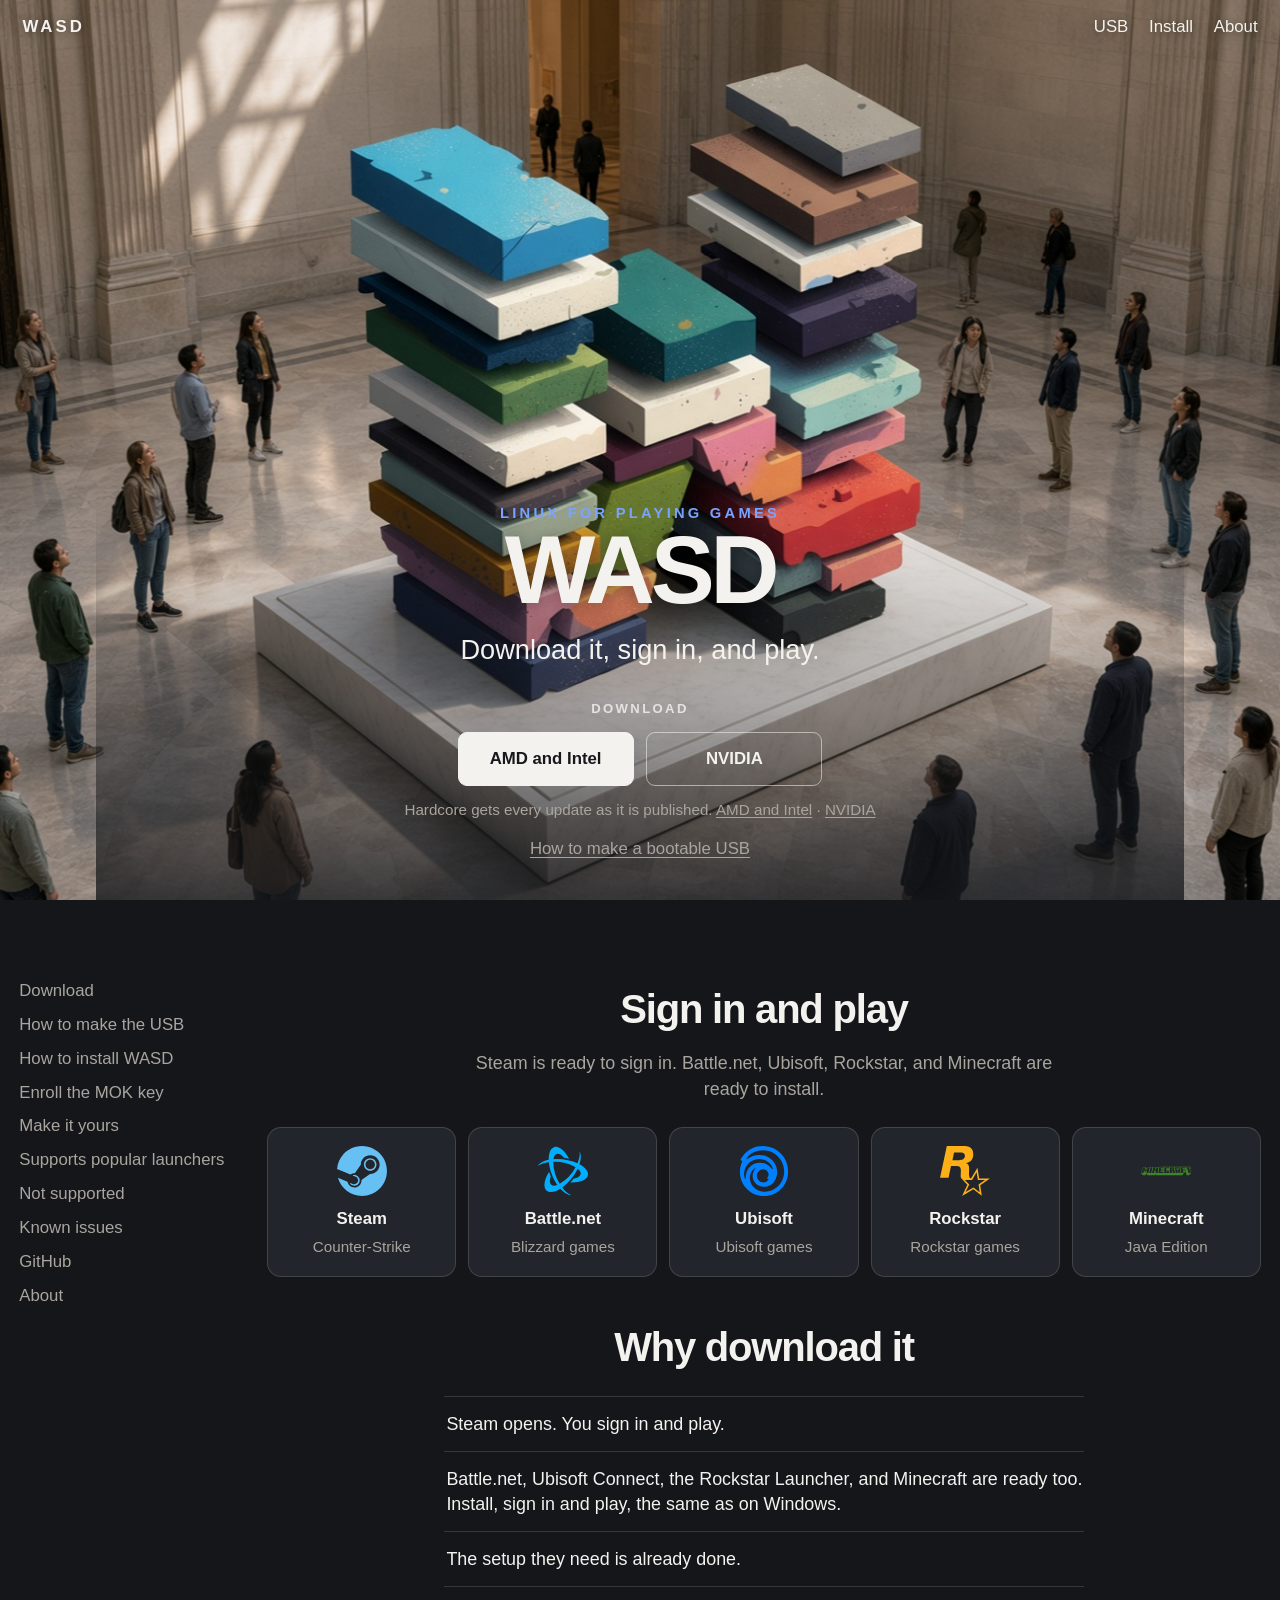
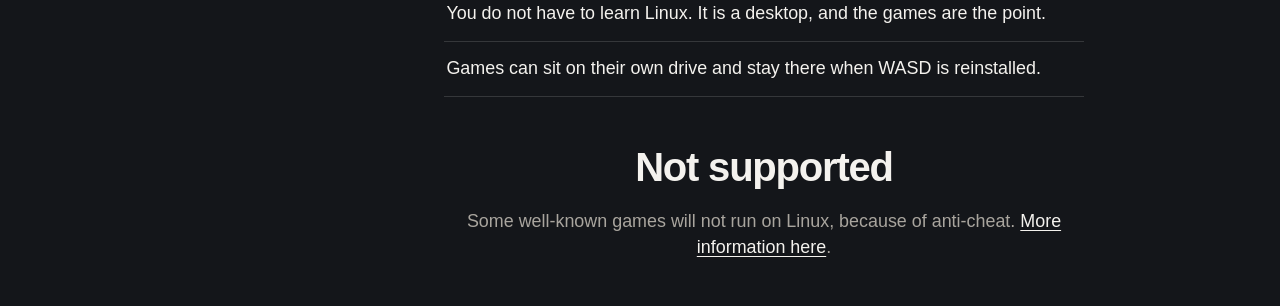
==== site/index.html @ 99d3cc20 "Ship the normal and hardcore downloads, and add the Star Citizen launcher." ====
<!DOCTYPE html>
<html lang="en">
<head>
  <meta charset="utf-8">
  <meta name="viewport" content="width=device-width, initial-scale=1">
  <title>WASD</title>
  <meta name="description" content="A Linux system for playing games. Steam, Battle.net, Ubisoft, Rockstar, and Minecraft are ready. Sign in and play, the same as on Windows.">
  <meta name="theme-color" content="#14161a">
  <link rel="icon" href="favicon.png" type="image/png">
  <link rel="stylesheet" href="styles.css?v=20261108-1">
  <meta property="og:title" content="WASD">
  <meta property="og:description" content="A Linux system for playing games. Steam, Battle.net, Ubisoft, Rockstar, and Minecraft are ready. Sign in and play, the same as on Windows.">
  <meta property="og:type" content="website">
  <meta property="og:url" content="https://wasd.run/">
  <meta property="og:image" content="https://wasd.run/wasd-museum.jpg">
</head>
<body class="home">
  <img class="museum" src="wasd-museum.jpg" alt="A giant W of stacked slabs on a pedestal in a museum entrance.">

  <header class="bar">
    <a class="bar-mark" href="/">WASD</a>
    <nav>
      <a href="/usb">USB</a>
      <a href="/apps">Install</a>
      <a href="/about">About</a>
    </nav>
  </header>

  <main>
    <section class="intro wrap">
      <p class="kicker">Linux for playing games</p>
      <h1>WASD</h1>
      <p class="deck">Download it, sign in, and play.</p>
      <p class="get-label">Download</p>
      <p class="get">
        <a href="https://downloads.wasd.run/WASD.iso">AMD and Intel</a>
        <a class="alt" href="https://downloads.wasd.run/WASD-nvidia.iso">NVIDIA</a>
      </p>
      <p class="channel">Hardcore gets every update as it is published.
        <a href="https://downloads.wasd.run/WASD-hardcore.iso">AMD and Intel</a>
        ·
        <a href="https://downloads.wasd.run/WASD-nvidia-hardcore.iso">NVIDIA</a>
      </p>
      <p class="usb-link"><a href="/usb">How to make a bootable USB</a></p>
    </section>

    <div class="sheet">
    <div class="rail-block">
    <nav class="home-rail" aria-label="Guides">
      <a href="https://wasd.run/">Download</a>
      <a href="/usb">How to make the USB</a>
      <a href="/apps">How to install WASD</a>
      <a href="/mok">Enroll the MOK key</a>
      <a href="/apps#wasd-look">Make it yours</a>
      <a href="/apps#launchers">Supports popular launchers</a>
      <a href="/anti-cheat">Not supported</a>
      <a href="/known-issues">Known issues</a>
      <a href="https://github.com/rowge/wasd">GitHub</a>
      <a href="/about">About</a>
    </nav>
    <div class="rail-copy">

    <section class="play wrap">
      <h2>Sign in and play</h2>
      <p class="section-lead">Steam is ready to sign in. Battle.net, Ubisoft, Rockstar, and Minecraft are ready to install.</p>
      <!-- Store marks are from Simple Icons, CC0. -->
      <ul class="logos">
        <li>
          <img src="images/steam.svg" alt="">
          <strong>Steam</strong>
          <span>Counter-Strike</span>
        </li>
        <li>
          <img src="images/battlenet.svg" alt="">
          <strong>Battle.net</strong>
          <span>Blizzard games</span>
        </li>
        <li>
          <img src="images/ubisoft.svg" alt="">
          <strong>Ubisoft</strong>
          <span>Ubisoft games</span>
        </li>
        <li>
          <img src="images/rockstar.svg" alt="">
          <strong>Rockstar</strong>
          <span>Rockstar games</span>
        </li>
        <li>
          <img src="images/minecraft.svg" alt="">
          <strong>Minecraft</strong>
          <span>Java Edition</span>
        </li>
      </ul>
    </section>

    <section class="why wrap">
      <h2>Why download it</h2>
      <ul class="points">
        <li>Steam opens. You sign in and play.</li>
        <li>Battle.net, Ubisoft Connect, the Rockstar Launcher, and Minecraft are ready too. Install, sign in and play, the same as on Windows.</li>
        <li>The setup they need is already done.</li>
        <li>You do not have to learn Linux. It is a desktop, and the games are the point.</li>
        <li>Games can sit on their own drive and stay there when WASD is reinstalled.</li>
      </ul>
    </section>

    <section class="why wrap" id="not-supported">
      <h2>Not supported</h2>
      <p class="section-lead">Some well-known games will not run on Linux, because of anti-cheat. <a href="/anti-cheat">More information here</a>.</p>
    </section>
    </div>
    </div>
    </div>
  </main>
</body>
</html>
---- site/styles.css ----
:root {
  color-scheme: dark;
  --ink: #f4f2ee;
  --muted: #a9a59e;
  --line: rgba(255, 255, 255, 0.14);
  --card: #22252b;
  --accent: #7aa2ff;
  --button: #f4f2ee;
  --button-ink: #16181c;
}

* { box-sizing: border-box; }

html, body { margin: 0; }

body {
  min-height: 100vh;
  min-height: 100dvh;
  display: flex;
  flex-direction: column;
  color: var(--ink);
  background: #14161a;
  font-family: "Segoe UI", "Helvetica Neue", sans-serif;
  font-size: 1.05rem;
  line-height: 1.45;
}

body:not(.guide) {
  height: 100vh;
  height: 100dvh;
}

.hero {
  flex: 0 1 auto;
  /* Leave the title, the two links, and About inside the first screen. */
  height: min(64vh, 56.25vw, max(6rem, calc(100dvh - 28rem)));
  min-height: 0;
  overflow: hidden;
  background: #14161a;
}

.wood {
  display: block;
  width: 100%;
  height: 100%;
  object-fit: cover;
  object-position: center center;
}

main {
  width: min(40rem, calc(100% - 2.4rem));
  margin: 0 auto;
  padding: 1.6rem 0 0;
  text-align: center;
}

.eyebrow {
  margin: 0;
  letter-spacing: 0.28em;
  font-size: 0.95rem;
}

h1 {
  margin: 0.35rem 0 0;
  font-size: 2.15rem;
  font-weight: 650;
  letter-spacing: -0.03em;
  line-height: 1.1;
}

.downloads {
  display: flex;
  justify-content: center;
  gap: 2.2rem;
  margin: 1.15rem 0 0;
  font-size: 1.15rem;
}

.usb,
.apps,
.about {
  margin: 0;
  text-align: center;
}

.usb { margin-top: 1.35rem; }

.apps { margin-top: 3rem; }

.about {
  width: max-content;
  max-width: calc(100% - 2.4rem);
  margin-top: auto;
  margin-left: auto;
  margin-right: auto;
  padding: 1.5rem 0 1.35rem;
  text-align: center;
}

a {
  color: var(--ink);
  text-underline-offset: 0.18em;
}

a:hover { color: #ffffff; }

a:focus-visible {
  outline: 2px solid var(--accent);
  outline-offset: 3px;
}

body.guide main {
  text-align: left;
  width: min(40rem, calc(100% - 2.4rem));
  padding-bottom: 2.4rem;
}

body.guide h2,
body.guide h3 {
  font-weight: 650;
  letter-spacing: -0.02em;
}

body.guide h2 {
  margin: 1.6rem 0 0;
  font-size: 1.35rem;
}

body.guide h2.help {
  font-size: 2.15rem;
  letter-spacing: -0.03em;
  line-height: 1.1;
}

body.guide h3 {
  margin: 1rem 0 0;
  font-size: 1.1rem;
}

body.guide p { margin: 0.55rem 0 0; }

body.guide ul.missing,
body.guide ul.works {
  margin: 0.85rem 0 0;
  padding: 0 0 0 1.2rem;
}

body.guide ul.missing li,
body.guide ul.works li {
  margin: 0.45rem 0 0;
  padding: 0;
}

body.guide .back {
  margin: 0 0 1.2rem;
  letter-spacing: 0.28em;
}

body.guide .checks {
  display: flex;
  flex-wrap: wrap;
  gap: 0.4rem 1.4rem;
}

body.guide pre,
body.guide code {
  font-family: ui-monospace, "Cascadia Mono", "Segoe UI Mono", monospace;
  font-size: 0.92rem;
}

.boot {
  font-family: "Cascadia Mono", "Cascadia Code", "Segoe UI Mono", "DejaVu Sans Mono", "Liberation Mono", ui-monospace, monospace;
  font-style: normal;
  font-weight: 500;
  font-size: 0.92em;
  letter-spacing: 0;
  white-space: nowrap;
  color: var(--ink);
  background: var(--card);
  border: 1px solid var(--line);
  border-radius: 0.45rem;
  padding: 0.04em 0.38em;
}

.app {
  font-style: normal;
  font-weight: 650;
  letter-spacing: 0;
  white-space: nowrap;
  color: var(--accent);
}

a:hover .app,
a:focus-visible .app {
  color: #ffffff;
}

.btn {
  display: inline-block;
  max-width: 100%;
  box-sizing: border-box;
  font-family: "Segoe UI", "Helvetica Neue", "Liberation Sans", sans-serif;
  font-style: normal;
  font-weight: 700;
  font-size: 0.86em;
  letter-spacing: 0;
  line-height: 1.2;
  white-space: nowrap;
  text-align: center;
  vertical-align: middle;
  color: var(--button-ink);
  background: var(--button);
  border: 1px solid var(--button);
  border-radius: 9px;
  padding: 0.42em 0.9em;
}

.btn.alt {
  font-weight: 600;
  color: var(--ink);
  background: transparent;
  border-color: rgba(244, 242, 238, 0.55);
}

.btn.line {
  font-weight: 500;
  font-size: 0.82em;
  color: var(--ink);
  background: transparent;
  border-color: rgba(244, 242, 238, 0.45);
  padding: 0.28em 0.7em;
}

.btn.text {
  font-weight: 500;
  color: var(--muted);
  background: transparent;
  border-color: transparent;
  padding: 0.12em 0.28em;
}

.withicon {
  white-space: nowrap;
}

.withicon img {
  height: 1.55em;
  width: 1.55em;
  object-fit: contain;
  vertical-align: -0.35em;
  margin-right: 0.28em;
}

body.guide pre {
  margin: 0.6rem 0 0;
  padding: 0.7rem 0.85rem;
  overflow-x: auto;
  color: var(--ink);
  background: var(--card);
  border: 1px solid var(--line);
  border-radius: 10px;
}

body.guide.shots .sheet {
  display: flex;
  align-items: flex-start;
  gap: 2.2rem;
  width: min(76rem, calc(100% - 2.4rem));
  margin: 0 auto;
  padding: 1.2rem 0 2.4rem;
}

body.guide.shots main {
  width: auto;
  flex: 1 1 auto;
  min-width: 0;
  margin: 0;
  padding-bottom: 0;
}

.toc {
  position: sticky;
  top: 1rem;
  flex: 0 0 13.5rem;
}

.toc p {
  margin: 0;
  letter-spacing: 0.16em;
  font-size: 0.82rem;
}

.toc a {
  display: block;
  margin-top: 0.42rem;
  color: var(--muted);
  text-decoration: none;
}

.toc a.home {
  margin: 0 0 0.9rem;
  color: var(--ink);
  letter-spacing: 0.28em;
  font-size: 0.95rem;
}

.toc a.sub { margin-left: 0.95rem; }

.toc a:hover { color: #ffffff; }

.notice {
  margin: 1.15rem 0 0;
  padding: 0.9rem 1rem;
  background: var(--card);
  border: 1px solid var(--line);
  border-radius: 14px;
}

.notice p { margin: 0; }

.notice p + p { margin-top: 0.7rem; }

body.guide.shots h2 {
  margin: 1.45rem 0 0;
  padding-top: 1.45rem;
  border-top: 1px solid var(--line);
  font-size: 1.9rem;
}

body.guide.shots h3 {
  margin: 1.35rem 0 0;
  font-size: 1.45rem;
}

body.guide h2,
body.guide h3 { scroll-margin-top: 1rem; }

@media (max-width: 800px) {
  body.guide.shots .sheet {
    flex-direction: column;
    gap: 0.2rem;
  }

  .toc {
    position: static;
    flex-basis: auto;
    width: 100%;
  }
}

body.guide figure { margin: 0.9rem 0 0; }

body.guide figure > img {
  display: block;
  width: 100%;
  height: auto;
  background: var(--card);
  border: 1px solid var(--line);
  border-radius: 10px;
}

body.guide figcaption {
  margin-top: 0.4rem;
  color: var(--muted);
  font-size: 0.92rem;
}

@media (max-width: 640px) {
  .hero { height: min(46vh, 70vw, max(6rem, calc(100dvh - 28rem))); }
  h1,
  body.guide h2.help { font-size: 1.7rem; }
  .downloads { gap: 1.2rem; }
  .btn.wide { white-space: normal; }
}

body.home {
  height: auto;
  display: block;
  background: #14161a;
}

.home .museum {
  position: fixed;
  inset: 0;
  z-index: 0;
  width: 100%;
  height: 100dvh;
  object-fit: cover;
  object-position: center center;
  pointer-events: none;
}

.home .bar {
  position: absolute;
  top: 0;
  left: 0;
  right: 0;
  z-index: 2;
  display: flex;
  align-items: center;
  justify-content: space-between;
  gap: 1rem;
  padding: 0.95rem 1.4rem;
  background: transparent;
}

.home .bar-mark {
  color: var(--ink);
  font-weight: 750;
  letter-spacing: 0.18em;
  text-decoration: none;
  text-shadow: 0 1px 10px rgba(0, 0, 0, 0.45);
}

.home .bar nav {
  display: flex;
  gap: 1.3rem;
}

.home .bar nav a {
  color: var(--ink);
  text-decoration: none;
  text-shadow: 0 1px 10px rgba(0, 0, 0, 0.45);
}

.home .bar nav a:hover { color: #ffffff; }

.home main {
  width: auto;
  margin: 0;
  padding: 0;
  text-align: left;
}

.home .wrap {
  width: min(68rem, calc(100% - 2.4rem));
  margin: 0 auto;
}

.home .intro {
  position: relative;
  z-index: 1;
  display: flex;
  flex-direction: column;
  justify-content: flex-end;
  min-height: 100dvh;
  padding: 5.5rem 0 2.4rem;
  text-align: center;
  background: linear-gradient(to top, rgba(20, 22, 26, 0.78) 0%, rgba(20, 22, 26, 0.28) 22%, rgba(20, 22, 26, 0) 46%);
}

.home .kicker {
  margin: 0;
  color: var(--accent);
  font-size: 0.92rem;
  font-weight: 650;
  letter-spacing: 0.22em;
  text-transform: uppercase;
}

.home h1 {
  margin: 0.2rem 0 0;
  font-size: clamp(3.4rem, 8vw, 6rem);
  font-weight: 750;
  letter-spacing: -0.045em;
  line-height: 0.9;
  text-shadow: 0 2px 18px rgba(0, 0, 0, 0.35);
}

.home .deck {
  margin: 1.15rem 0 0;
  font-size: clamp(1.25rem, 2.4vw, 1.7rem);
  line-height: 1.3;
}

.home .get-label {
  margin: 2rem 0 0;
  color: rgba(244, 242, 238, 0.82);
  font-size: 0.82rem;
  font-weight: 650;
  letter-spacing: 0.18em;
  text-transform: uppercase;
}

.home .get {
  display: flex;
  flex-wrap: wrap;
  justify-content: center;
  gap: 0.8rem;
  margin: 0.85rem 0 0;
}

.home .get a {
  display: inline-block;
  min-width: 11rem;
  padding: 0.85rem 1.25rem;
  color: var(--button-ink);
  background: var(--button);
  border: 1px solid var(--button);
  border-radius: 9px;
  font-size: 1.05rem;
  font-weight: 750;
  text-align: center;
  text-decoration: none;
}

.home .get a.alt {
  color: var(--ink);
  background: transparent;
  border-color: rgba(244, 242, 238, 0.55);
}

.home .get a:hover { color: var(--button-ink); background: #ffffff; }

.home .get a.alt:hover {
  color: #16181c;
  background: #ffffff;
  border-color: #ffffff;
}

.home .channel {
  margin: 0.85rem auto 0;
  max-width: 36rem;
  color: var(--muted);
  font-size: 0.95rem;
  line-height: 1.45;
}

.home .channel a {
  color: var(--muted);
  text-decoration: underline;
  text-underline-offset: 0.15em;
}

.home .channel a:hover { color: #ffffff; }

.home .usb-link {
  margin: 1rem 0 0;
}

.home .usb-link a { color: var(--muted); }

.home .usb-link a:hover { color: #ffffff; }

.home .sheet {
  position: relative;
  z-index: 1;
  background: #14161a;
  padding: 2.6rem 0;
}

.home .rail-block {
  display: grid;
  grid-template-columns: 13.5rem minmax(0, 68rem);
  column-gap: 2rem;
  align-items: start;
  justify-content: center;
  width: min(86rem, calc(100% - 2.4rem));
  margin: 0 auto;
}

.home .rail-copy { min-width: 0; }

.home .rail-copy .wrap {
  width: auto;
  margin: 0;
}

.home .rail-copy .why {
  width: min(40rem, 100%);
  margin-left: auto;
  margin-right: auto;
}

.home .home-rail {
  position: sticky;
  top: 1rem;
  padding-top: 2.4rem;
}

.home .home-rail a {
  display: block;
  margin: 0 0 0.7rem;
  color: var(--muted);
  text-decoration: none;
  line-height: 1.35;
}

.home .home-rail a:hover { color: #ffffff; }

.home section.play,
.home section.why {
  padding: 2.4rem 0 0.2rem;
}

.home h2 {
  margin: 0;
  font-size: clamp(1.8rem, 4vw, 2.5rem);
  font-weight: 750;
  letter-spacing: -0.03em;
  text-align: center;
}

.home .section-lead {
  width: min(38rem, 100%);
  margin: 0.8rem auto 0;
  color: var(--muted);
  font-size: 1.12rem;
  text-align: center;
}

.home .logos {
  display: grid;
  grid-template-columns: repeat(5, minmax(0, 1fr));
  gap: 0.75rem;
  margin: 1.5rem 0 0;
  padding: 0;
  list-style: none;
}

.home .logos li {
  display: flex;
  flex-direction: column;
  align-items: center;
  gap: 0.35rem;
  min-height: 100%;
  margin: 0;
  padding: 1.15rem 0.75rem 1.15rem;
  background: var(--card);
  border: 1px solid var(--line);
  border-radius: 14px;
  text-align: center;
}

.home .logos img {
  width: 3.1rem;
  height: 3.1rem;
}

.home .logos strong {
  margin-top: 0.35rem;
  font-size: 1.05rem;
}

.home .logos span {
  color: var(--muted);
  font-size: 0.95rem;
  line-height: 1.35;
}

.home .why {
  width: min(40rem, calc(100% - 2.4rem));
}

.home .points {
  margin: 1.25rem 0 0;
  padding: 0;
  list-style: none;
}

.home .points li {
  margin: 0;
  padding: 0.9rem 0 0.9rem 0.15rem;
  border-top: 1px solid var(--line);
  font-size: 1.12rem;
  line-height: 1.4;
}

.home .points li:last-child { border-bottom: 1px solid var(--line); }

body.guide .guide-rail {
  display: grid;
  grid-template-columns: 13.5rem minmax(0, 40rem);
  column-gap: 2rem;
  align-items: start;
  justify-content: center;
  width: min(60rem, calc(100% - 2.4rem));
  margin: 0 auto;
}

body.guide .guide-rail main {
  width: auto;
  margin: 0;
}

body.guide .guide-rail .home-rail {
  position: sticky;
  top: 1rem;
  padding-top: 1.6rem;
}

body.guide .guide-rail .home-rail a {
  display: block;
  margin: 0 0 0.7rem;
  color: var(--muted);
  text-decoration: none;
  line-height: 1.35;
}

body.guide .guide-rail .home-rail a:hover { color: #ffffff; }

body.guide pre.letter { white-space: pre-wrap; }

@media (max-width: 860px) {
  .home .logos { grid-template-columns: repeat(2, minmax(0, 1fr)); }
  .home .rail-block,
  body.guide .guide-rail {
    grid-template-columns: 1fr;
    row-gap: 0.2rem;
  }
  .home .home-rail,
  body.guide .guide-rail .home-rail {
    position: static;
    padding-top: 0.2rem;
  }
}

@media (max-width: 520px) {
  .home .bar { align-items: flex-start; }
  .home .logos { grid-template-columns: 1fr; }
  .home .get a { width: 100%; }
}
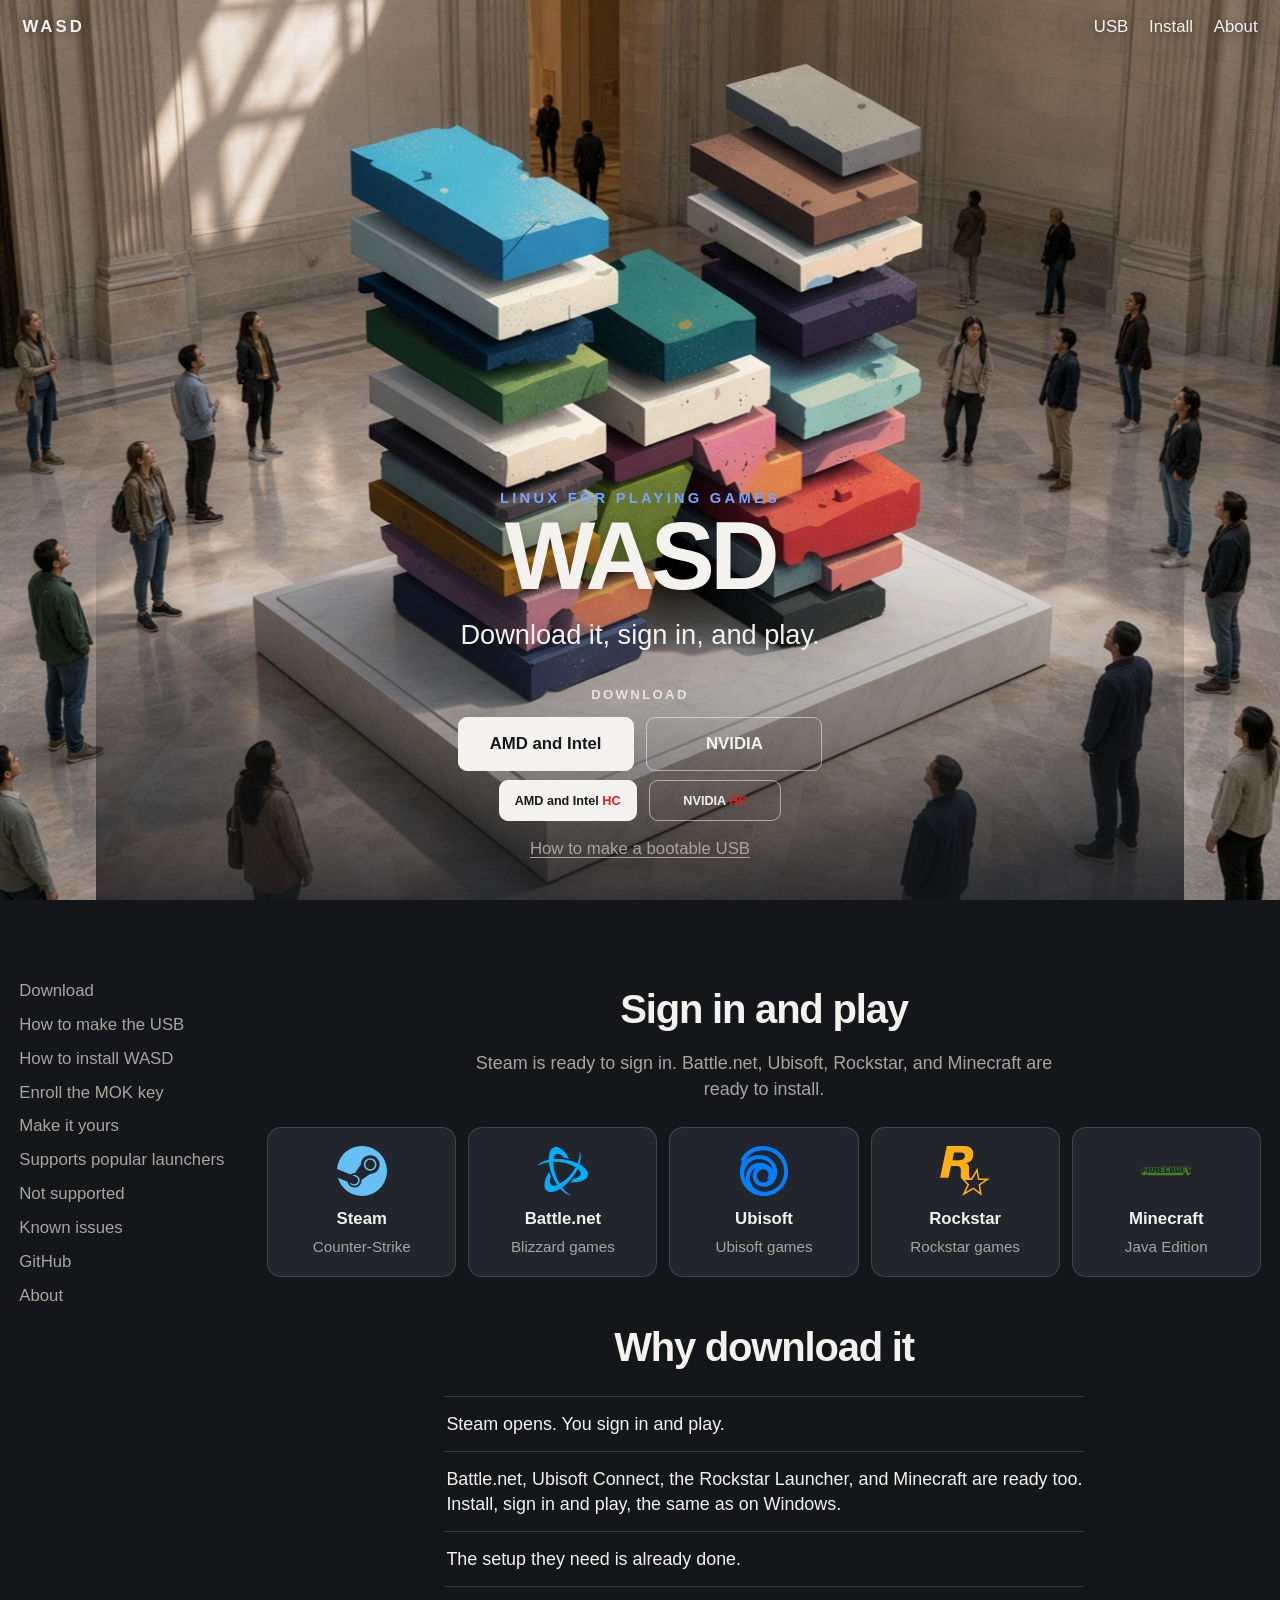
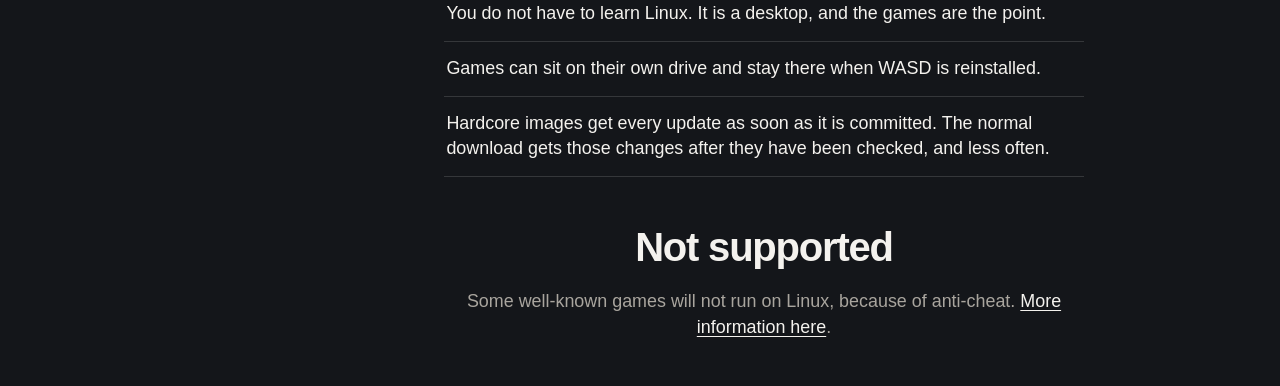
==== commit febfa485: "Add the hardcore downloads under the main buttons. The smaller row is AMD and Intel HC and NVIDIA HC" ====
--- a/site/index.html
+++ b/site/index.html
@@ -7,7 +7,7 @@
   <meta name="description" content="A Linux system for playing games. Steam, Battle.net, Ubisoft, Rockstar, and Minecraft are ready. Sign in and play, the same as on Windows.">
   <meta name="theme-color" content="#14161a">
   <link rel="icon" href="favicon.png" type="image/png">
-  <link rel="stylesheet" href="styles.css?v=20261108-1">
+  <link rel="stylesheet" href="styles.css?v=20261108-2">
   <meta property="og:title" content="WASD">
   <meta property="og:description" content="A Linux system for playing games. Steam, Battle.net, Ubisoft, Rockstar, and Minecraft are ready. Sign in and play, the same as on Windows.">
   <meta property="og:type" content="website">
@@ -36,10 +36,9 @@
         <a href="https://downloads.wasd.run/WASD.iso">AMD and Intel</a>
         <a class="alt" href="https://downloads.wasd.run/WASD-nvidia.iso">NVIDIA</a>
       </p>
-      <p class="channel">Hardcore gets every update as it is published.
-        <a href="https://downloads.wasd.run/WASD-hardcore.iso">AMD and Intel</a>
-        ·
-        <a href="https://downloads.wasd.run/WASD-nvidia-hardcore.iso">NVIDIA</a>
+      <p class="get hc">
+        <a href="https://downloads.wasd.run/WASD-hardcore.iso">AMD and Intel <span>HC</span></a>
+        <a class="alt" href="https://downloads.wasd.run/WASD-nvidia-hardcore.iso">NVIDIA <span>HC</span></a>
       </p>
       <p class="usb-link"><a href="/usb">How to make a bootable USB</a></p>
     </section>
@@ -101,6 +100,7 @@
         <li>The setup they need is already done.</li>
         <li>You do not have to learn Linux. It is a desktop, and the games are the point.</li>
         <li>Games can sit on their own drive and stay there when WASD is reinstalled.</li>
+        <li>Hardcore images get every update as soon as it is committed. The normal download gets those changes after they have been checked, and less often.</li>
       </ul>
     </section>
 
--- a/site/styles.css
+++ b/site/styles.css
@@ -517,6 +517,16 @@
   background: #ffffff;
   border-color: #ffffff;
 }
+
+.home .get.hc { margin-top: 0.6rem; }
+
+.home .get.hc a {
+  min-width: 8.25rem;
+  padding: 0.64rem 0.94rem;
+  font-size: 0.79rem;
+}
+
+.home .get.hc a span { color: #e31c1c; }
 
 .home .channel {
   margin: 0.85rem auto 0;
@@ -718,5 +728,6 @@
 @media (max-width: 520px) {
   .home .bar { align-items: flex-start; }
   .home .logos { grid-template-columns: 1fr; }
-  .home .get a { width: 100%; }
-}
+  .home .get a,
+  .home .get.hc a { width: 100%; }
+}
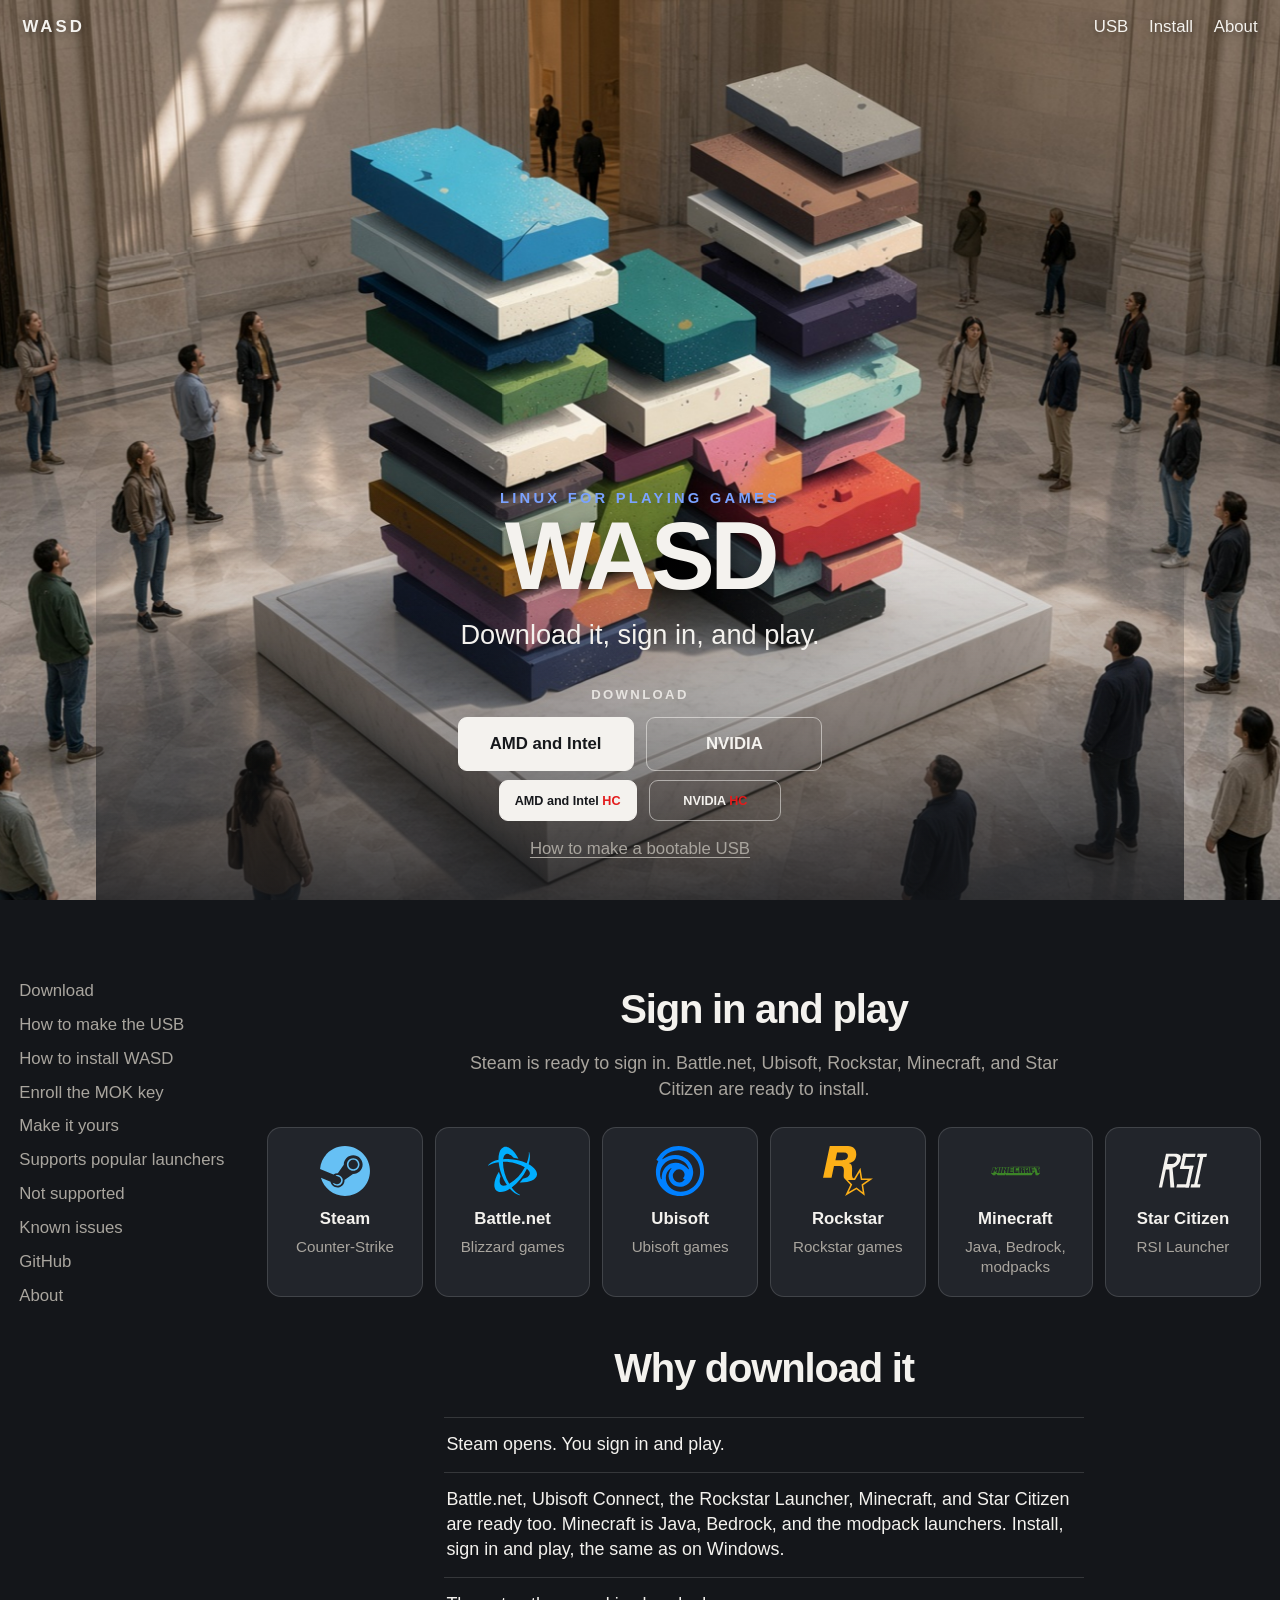
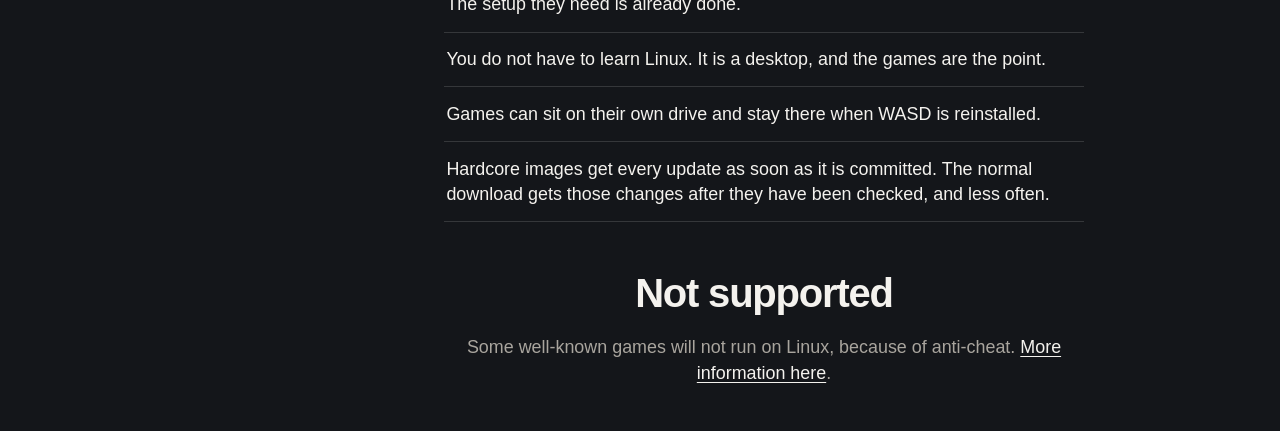
==== commit a1969acd: "Add the launcher rows with Browse, and list Star Citizen on the site." ====
--- a/site/index.html
+++ b/site/index.html
@@ -4,12 +4,12 @@
   <meta charset="utf-8">
   <meta name="viewport" content="width=device-width, initial-scale=1">
   <title>WASD</title>
-  <meta name="description" content="A Linux system for playing games. Steam, Battle.net, Ubisoft, Rockstar, and Minecraft are ready. Sign in and play, the same as on Windows.">
+  <meta name="description" content="A Linux system for playing games. Steam, Battle.net, Ubisoft, Rockstar, Minecraft, and Star Citizen are ready. Sign in and play, the same as on Windows.">
   <meta name="theme-color" content="#14161a">
   <link rel="icon" href="favicon.png" type="image/png">
-  <link rel="stylesheet" href="styles.css?v=20261108-2">
+  <link rel="stylesheet" href="styles.css?v=20261109-1">
   <meta property="og:title" content="WASD">
-  <meta property="og:description" content="A Linux system for playing games. Steam, Battle.net, Ubisoft, Rockstar, and Minecraft are ready. Sign in and play, the same as on Windows.">
+  <meta property="og:description" content="A Linux system for playing games. Steam, Battle.net, Ubisoft, Rockstar, Minecraft, and Star Citizen are ready. Sign in and play, the same as on Windows.">
   <meta property="og:type" content="website">
   <meta property="og:url" content="https://wasd.run/">
   <meta property="og:image" content="https://wasd.run/wasd-museum.jpg">
@@ -61,8 +61,8 @@
 
     <section class="play wrap">
       <h2>Sign in and play</h2>
-      <p class="section-lead">Steam is ready to sign in. Battle.net, Ubisoft, Rockstar, and Minecraft are ready to install.</p>
-      <!-- Store marks are from Simple Icons, CC0. -->
+      <p class="section-lead">Steam is ready to sign in. Battle.net, Ubisoft, Rockstar, Minecraft, and Star Citizen are ready to install.</p>
+      <!-- Store marks are from Simple Icons, CC0. The RSI mark is drawn for this page. -->
       <ul class="logos">
         <li>
           <img src="images/steam.svg" alt="">
@@ -87,7 +87,12 @@
         <li>
           <img src="images/minecraft.svg" alt="">
           <strong>Minecraft</strong>
-          <span>Java Edition</span>
+          <span>Java, Bedrock, modpacks</span>
+        </li>
+        <li>
+          <img src="images/starcitizen.svg" alt="">
+          <strong>Star Citizen</strong>
+          <span>RSI Launcher</span>
         </li>
       </ul>
     </section>
@@ -96,7 +101,7 @@
       <h2>Why download it</h2>
       <ul class="points">
         <li>Steam opens. You sign in and play.</li>
-        <li>Battle.net, Ubisoft Connect, the Rockstar Launcher, and Minecraft are ready too. Install, sign in and play, the same as on Windows.</li>
+        <li>Battle.net, Ubisoft Connect, the Rockstar Launcher, Minecraft, and Star Citizen are ready too. Minecraft is Java, Bedrock, and the modpack launchers. Install, sign in and play, the same as on Windows.</li>
         <li>The setup they need is already done.</li>
         <li>You do not have to learn Linux. It is a desktop, and the games are the point.</li>
         <li>Games can sit on their own drive and stay there when WASD is reinstalled.</li>
--- a/site/styles.css
+++ b/site/styles.css
@@ -621,7 +621,7 @@
 
 .home .logos {
   display: grid;
-  grid-template-columns: repeat(5, minmax(0, 1fr));
+  grid-template-columns: repeat(6, minmax(0, 1fr));
   gap: 0.75rem;
   margin: 1.5rem 0 0;
   padding: 0;
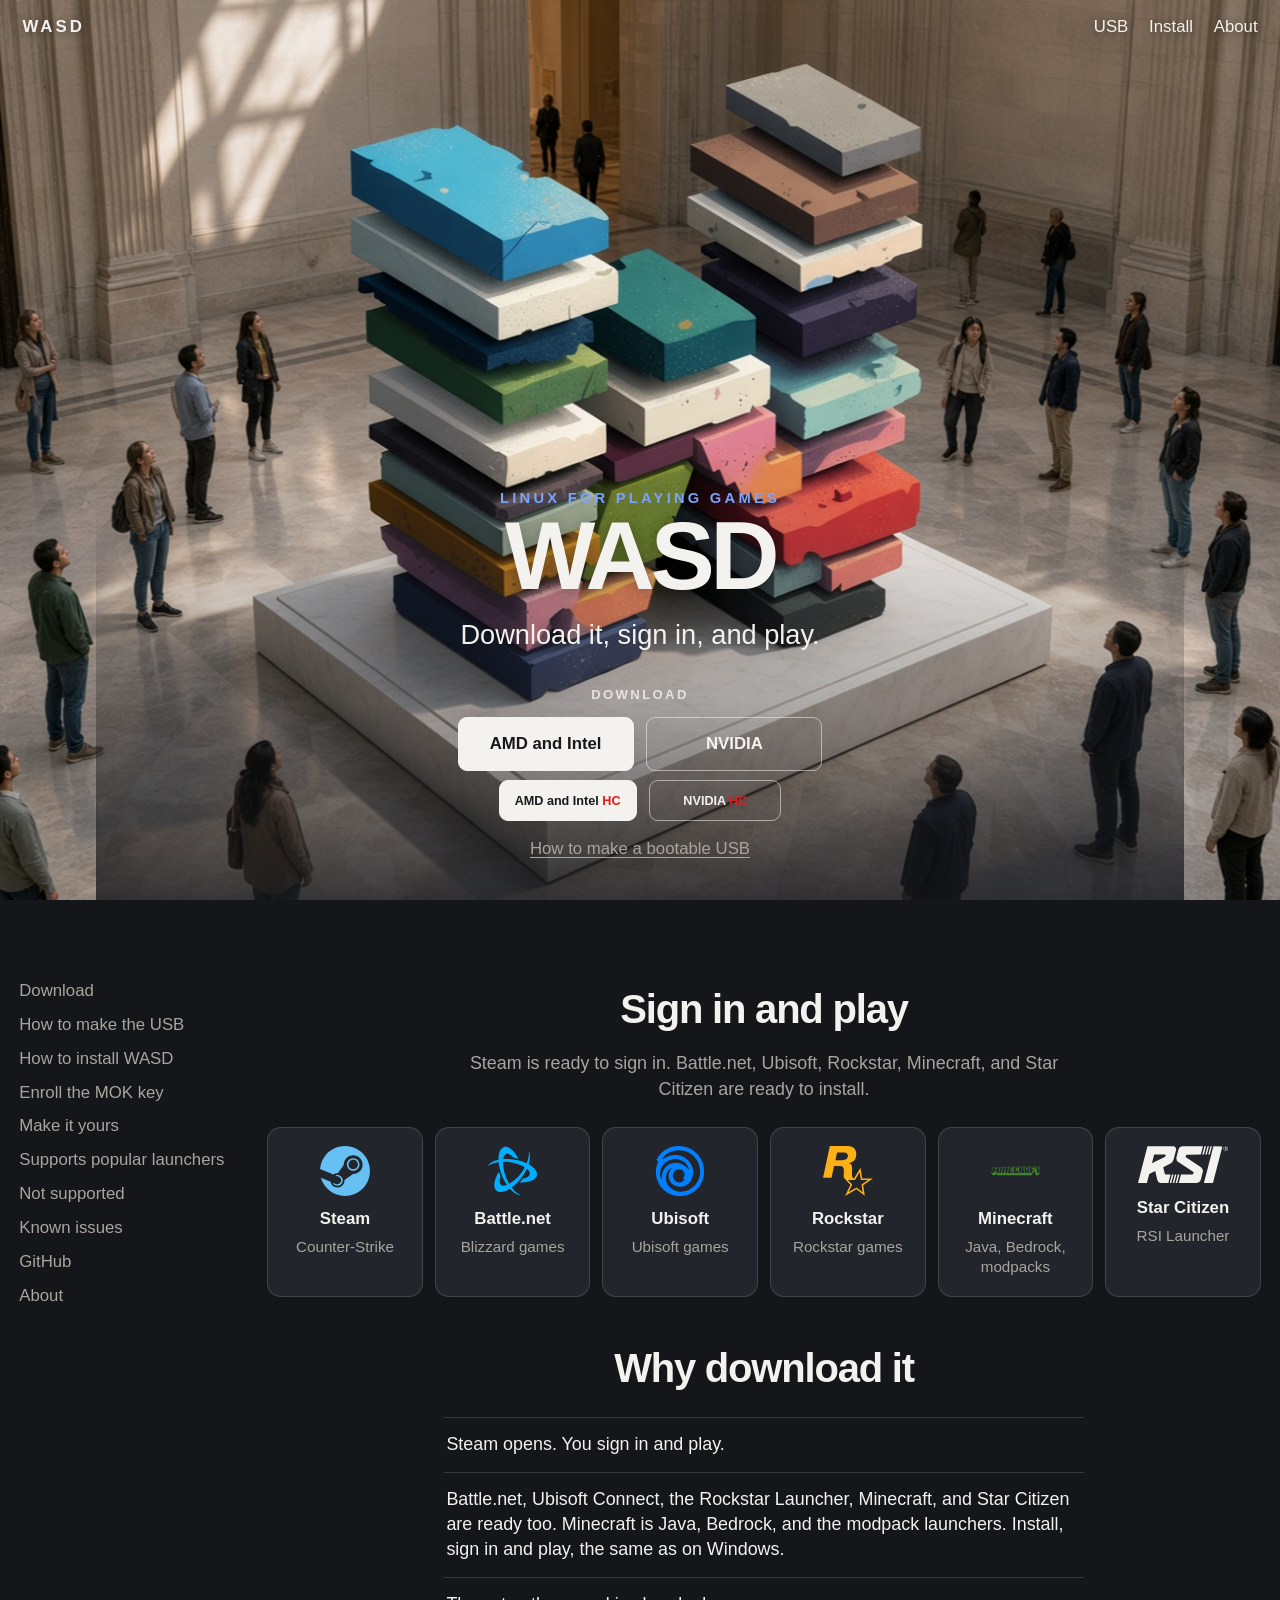
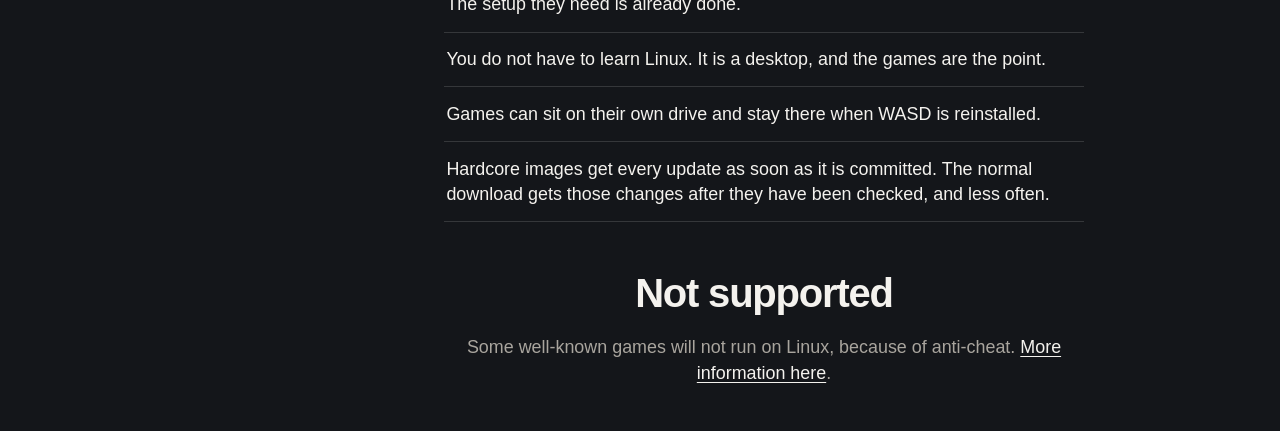
==== commit 5fb1f362: "Use the RSI logo on the Star Citizen badge." ====
--- a/site/index.html
+++ b/site/index.html
@@ -7,7 +7,7 @@
   <meta name="description" content="A Linux system for playing games. Steam, Battle.net, Ubisoft, Rockstar, Minecraft, and Star Citizen are ready. Sign in and play, the same as on Windows.">
   <meta name="theme-color" content="#14161a">
   <link rel="icon" href="favicon.png" type="image/png">
-  <link rel="stylesheet" href="styles.css?v=20261109-1">
+  <link rel="stylesheet" href="styles.css?v=20261109-2">
   <meta property="og:title" content="WASD">
   <meta property="og:description" content="A Linux system for playing games. Steam, Battle.net, Ubisoft, Rockstar, Minecraft, and Star Citizen are ready. Sign in and play, the same as on Windows.">
   <meta property="og:type" content="website">
@@ -62,7 +62,7 @@
     <section class="play wrap">
       <h2>Sign in and play</h2>
       <p class="section-lead">Steam is ready to sign in. Battle.net, Ubisoft, Rockstar, Minecraft, and Star Citizen are ready to install.</p>
-      <!-- Store marks are from Simple Icons, CC0. The RSI mark is drawn for this page. -->
+      <!-- Store marks are from Simple Icons, CC0. The RSI mark is the monochrome logo from robertsspaceindustries.com. -->
       <ul class="logos">
         <li>
           <img src="images/steam.svg" alt="">
@@ -90,7 +90,7 @@
           <span>Java, Bedrock, modpacks</span>
         </li>
         <li>
-          <img src="images/starcitizen.svg" alt="">
+          <img class="wide" src="images/starcitizen.svg" alt="">
           <strong>Star Citizen</strong>
           <span>RSI Launcher</span>
         </li>
--- a/site/styles.css
+++ b/site/styles.css
@@ -645,6 +645,12 @@
 .home .logos img {
   width: 3.1rem;
   height: 3.1rem;
+  object-fit: contain;
+}
+
+.home .logos img.wide {
+  width: 5.6rem;
+  height: 2.4rem;
 }
 
 .home .logos strong {
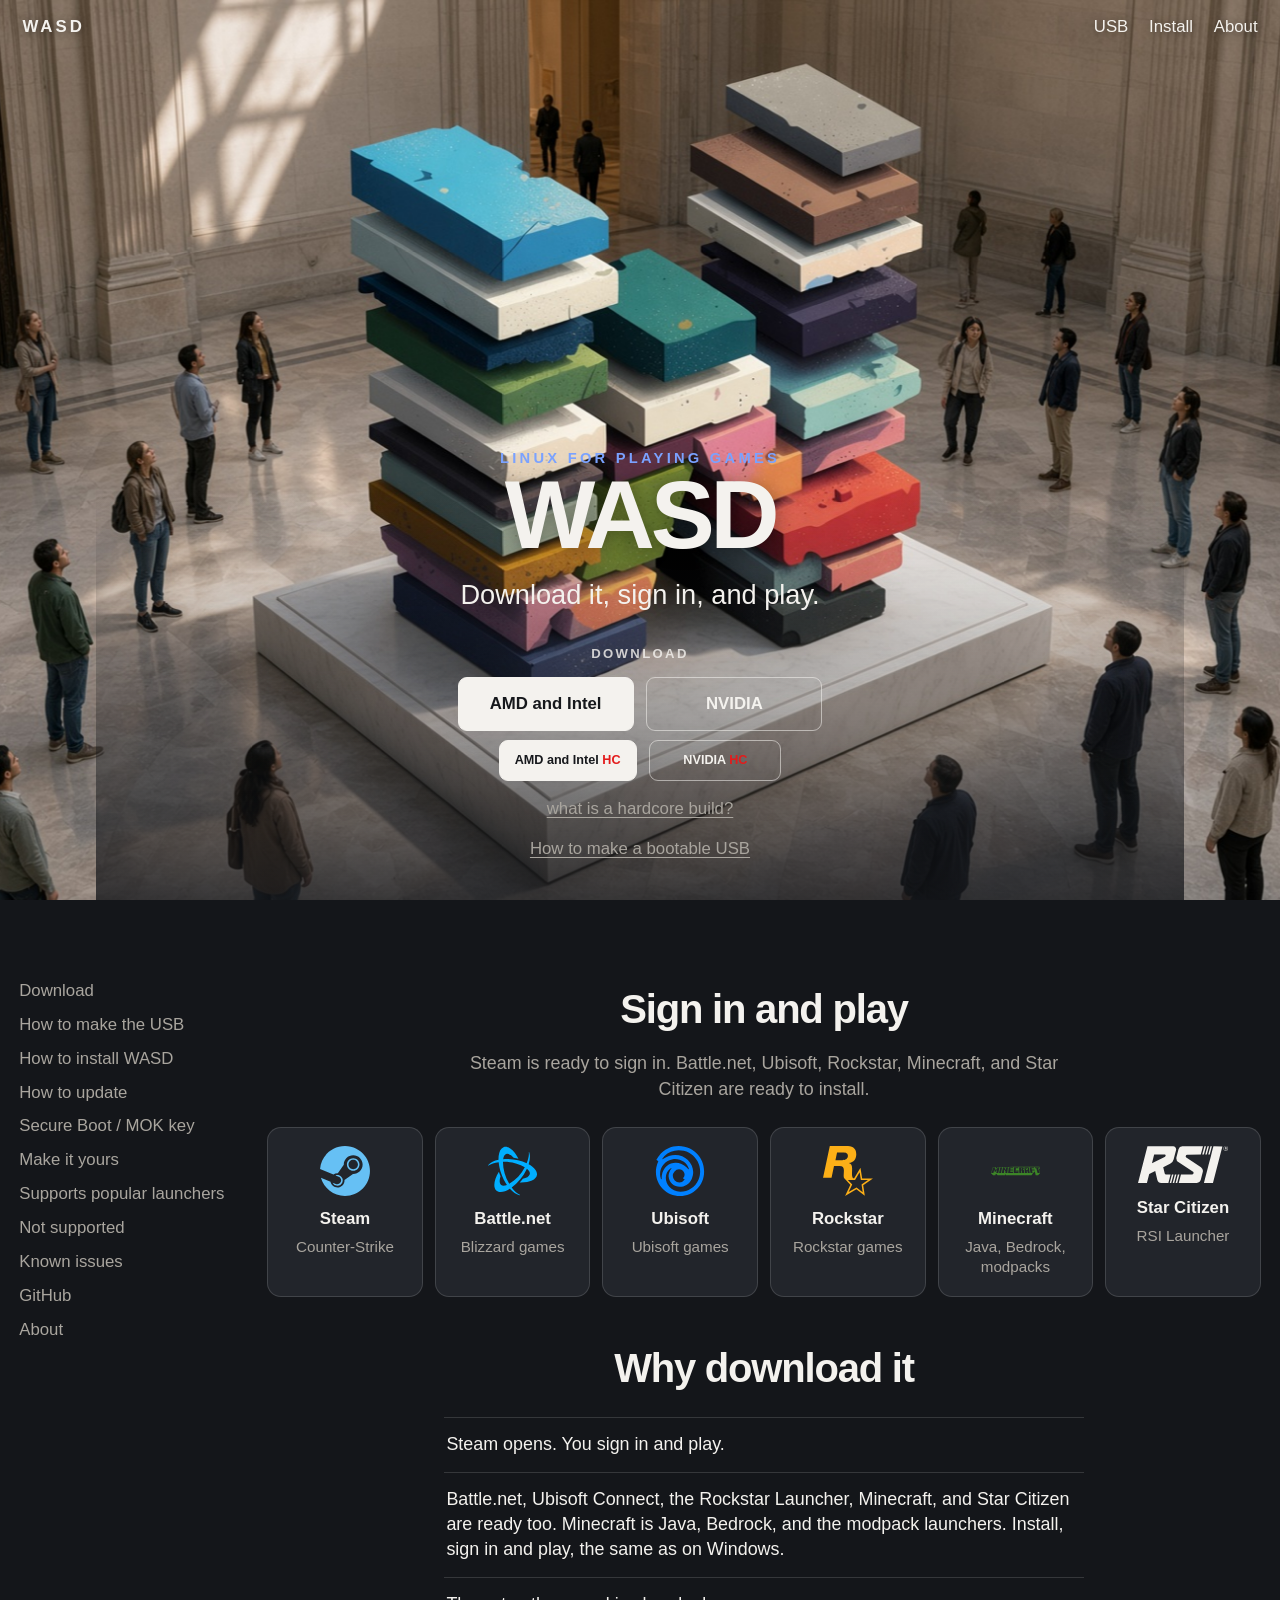
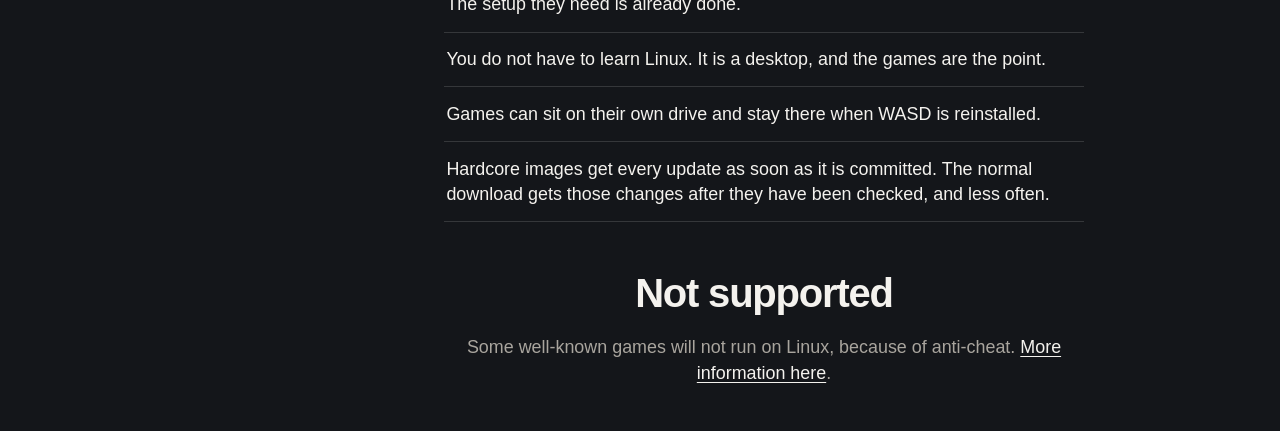
==== commit c4ae264f: "Copy the chosen loading picture into the startup image, turn the screen off after 30 minutes, and ad" ====
--- a/site/index.html
+++ b/site/index.html
@@ -31,7 +31,7 @@
       <p class="kicker">Linux for playing games</p>
       <h1>WASD</h1>
       <p class="deck">Download it, sign in, and play.</p>
-      <p class="get-label">Download</p>
+      <p class="get-label" id="downloads">Download</p>
       <p class="get">
         <a href="https://downloads.wasd.run/WASD.iso">AMD and Intel</a>
         <a class="alt" href="https://downloads.wasd.run/WASD-nvidia.iso">NVIDIA</a>
@@ -40,6 +40,7 @@
         <a href="https://downloads.wasd.run/WASD-hardcore.iso">AMD and Intel <span>HC</span></a>
         <a class="alt" href="https://downloads.wasd.run/WASD-nvidia-hardcore.iso">NVIDIA <span>HC</span></a>
       </p>
+      <p class="usb-link"><a href="/apps#hardcore">what is a hardcore build?</a></p>
       <p class="usb-link"><a href="/usb">How to make a bootable USB</a></p>
     </section>
 
@@ -49,7 +50,8 @@
       <a href="https://wasd.run/">Download</a>
       <a href="/usb">How to make the USB</a>
       <a href="/apps">How to install WASD</a>
-      <a href="/mok">Enroll the MOK key</a>
+      <a href="/update">How to update</a>
+      <a href="/mok">Secure Boot / MOK key</a>
       <a href="/apps#wasd-look">Make it yours</a>
       <a href="/apps#launchers">Supports popular launchers</a>
       <a href="/anti-cheat">Not supported</a>
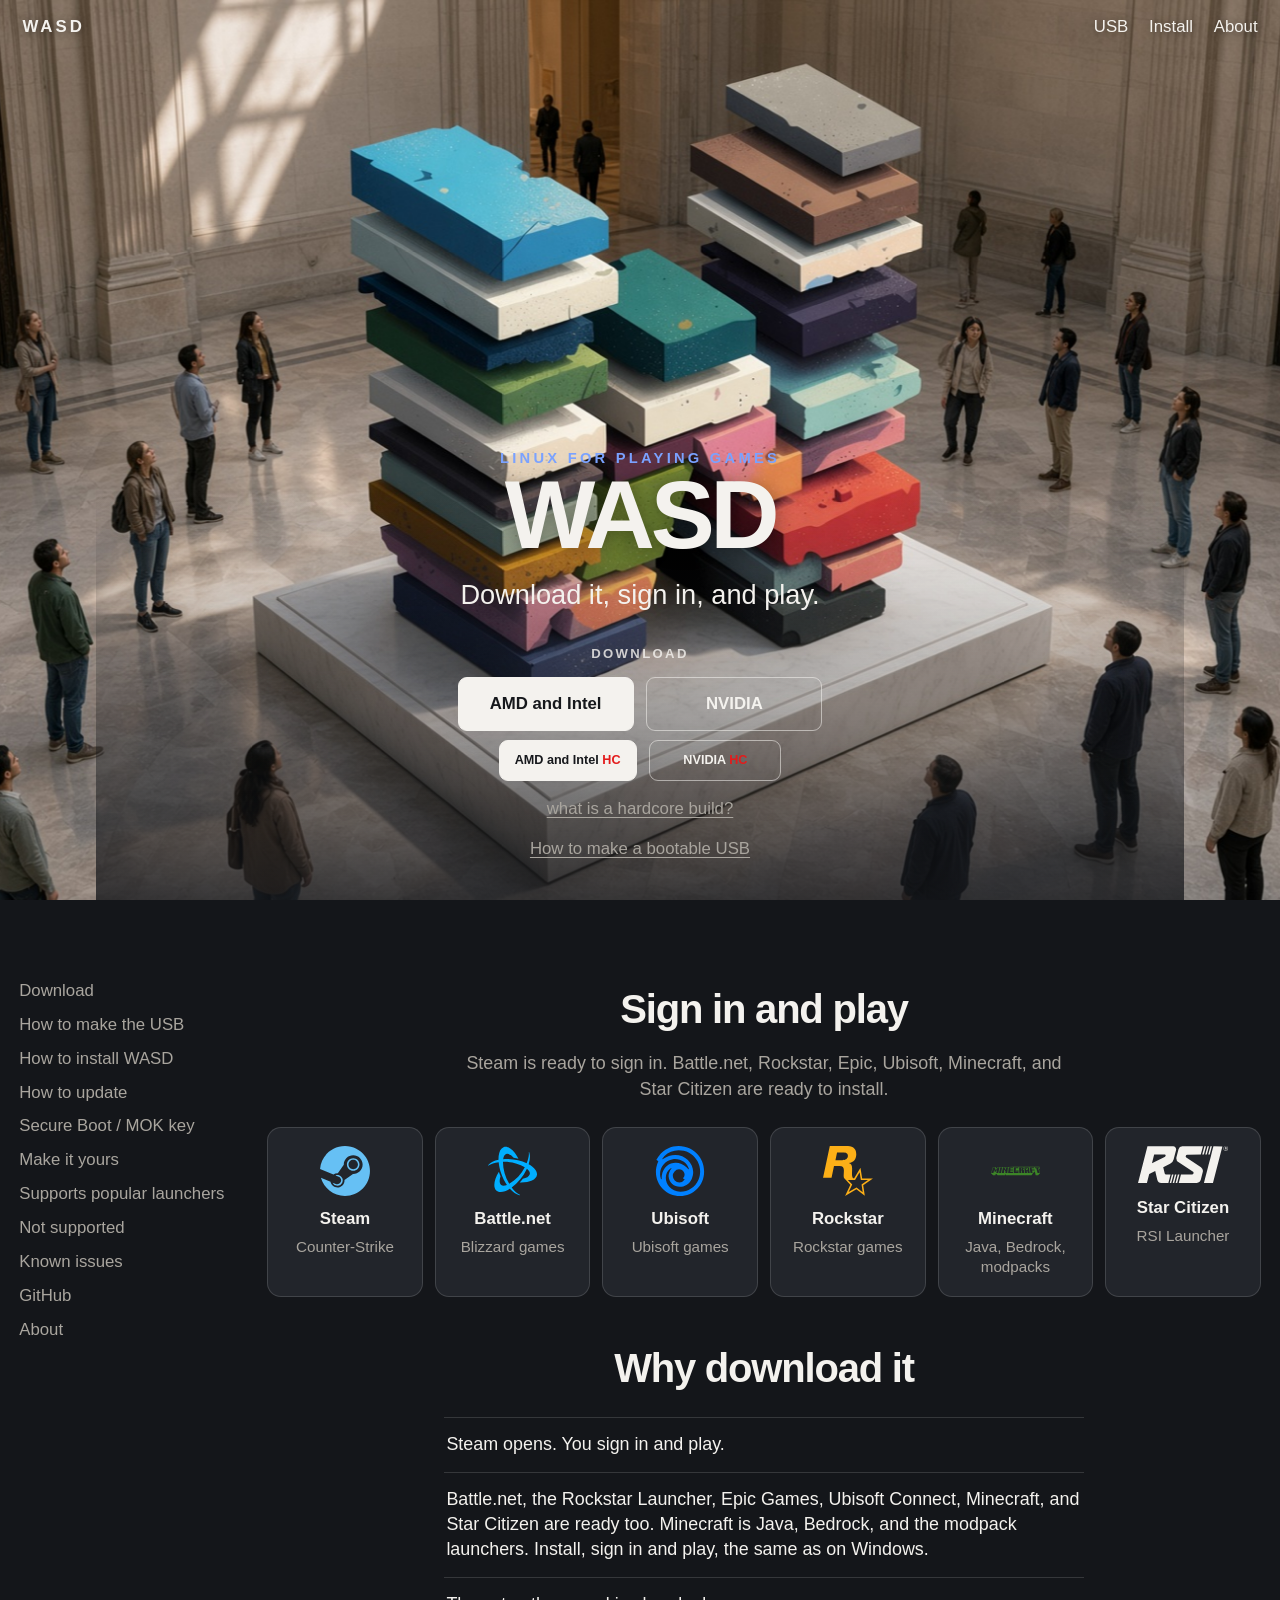
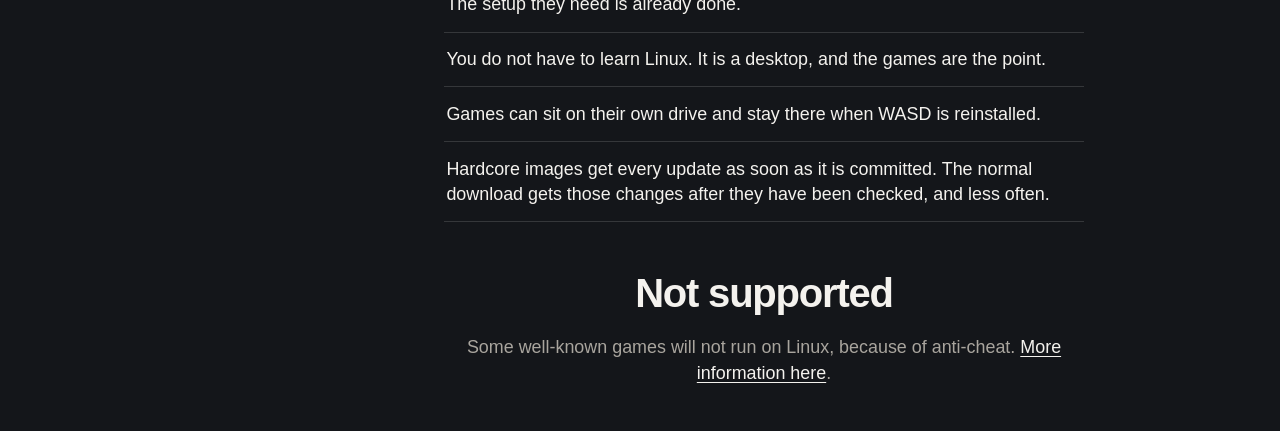
==== commit c79bb212: "Add the Epic Games launcher and name each modded Minecraft row." ====
--- a/site/index.html
+++ b/site/index.html
@@ -4,12 +4,12 @@
   <meta charset="utf-8">
   <meta name="viewport" content="width=device-width, initial-scale=1">
   <title>WASD</title>
-  <meta name="description" content="A Linux system for playing games. Steam, Battle.net, Ubisoft, Rockstar, Minecraft, and Star Citizen are ready. Sign in and play, the same as on Windows.">
+  <meta name="description" content="A Linux system for playing games. Steam, Battle.net, Rockstar, Epic, Ubisoft, Minecraft, and Star Citizen are ready. Sign in and play, the same as on Windows.">
   <meta name="theme-color" content="#14161a">
   <link rel="icon" href="favicon.png" type="image/png">
   <link rel="stylesheet" href="styles.css?v=20261109-2">
   <meta property="og:title" content="WASD">
-  <meta property="og:description" content="A Linux system for playing games. Steam, Battle.net, Ubisoft, Rockstar, Minecraft, and Star Citizen are ready. Sign in and play, the same as on Windows.">
+  <meta property="og:description" content="A Linux system for playing games. Steam, Battle.net, Rockstar, Epic, Ubisoft, Minecraft, and Star Citizen are ready. Sign in and play, the same as on Windows.">
   <meta property="og:type" content="website">
   <meta property="og:url" content="https://wasd.run/">
   <meta property="og:image" content="https://wasd.run/wasd-museum.jpg">
@@ -63,7 +63,7 @@
 
     <section class="play wrap">
       <h2>Sign in and play</h2>
-      <p class="section-lead">Steam is ready to sign in. Battle.net, Ubisoft, Rockstar, Minecraft, and Star Citizen are ready to install.</p>
+      <p class="section-lead">Steam is ready to sign in. Battle.net, Rockstar, Epic, Ubisoft, Minecraft, and Star Citizen are ready to install.</p>
       <!-- Store marks are from Simple Icons, CC0. The RSI mark is the monochrome logo from robertsspaceindustries.com. -->
       <ul class="logos">
         <li>
@@ -103,7 +103,7 @@
       <h2>Why download it</h2>
       <ul class="points">
         <li>Steam opens. You sign in and play.</li>
-        <li>Battle.net, Ubisoft Connect, the Rockstar Launcher, Minecraft, and Star Citizen are ready too. Minecraft is Java, Bedrock, and the modpack launchers. Install, sign in and play, the same as on Windows.</li>
+        <li>Battle.net, the Rockstar Launcher, Epic Games, Ubisoft Connect, Minecraft, and Star Citizen are ready too. Minecraft is Java, Bedrock, and the modpack launchers. Install, sign in and play, the same as on Windows.</li>
         <li>The setup they need is already done.</li>
         <li>You do not have to learn Linux. It is a desktop, and the games are the point.</li>
         <li>Games can sit on their own drive and stay there when WASD is reinstalled.</li>
--- a/site/styles.css
+++ b/site/styles.css
@@ -138,6 +138,48 @@
 }
 
 body.guide p { margin: 0.55rem 0 0; }
+
+ol.steps {
+  list-style: none;
+  margin: 0.85rem 0 0;
+  padding: 0;
+  counter-reset: step;
+}
+
+ol.steps > li {
+  margin: 1.15rem 0 0;
+  counter-increment: step;
+}
+
+ol.steps > li > .do::before {
+  content: counter(step) ".";
+  display: inline-block;
+  min-width: 1.35rem;
+  margin-right: 0.35rem;
+  color: var(--accent);
+  font-weight: 700;
+}
+
+.do {
+  margin: 0;
+  color: var(--ink);
+  font-size: 1.08rem;
+  font-weight: 650;
+  line-height: 1.35;
+}
+
+.more {
+  margin: 0.4rem 0 0 1.7rem;
+  color: var(--muted);
+  font-size: 0.95rem;
+}
+
+.more p { margin: 0.4rem 0 0; }
+
+.more p:first-child { margin-top: 0; }
+
+ol.steps > li > figure,
+ol.steps > li > pre { margin-left: 1.7rem; }
 
 body.guide ul.missing,
 body.guide ul.works {
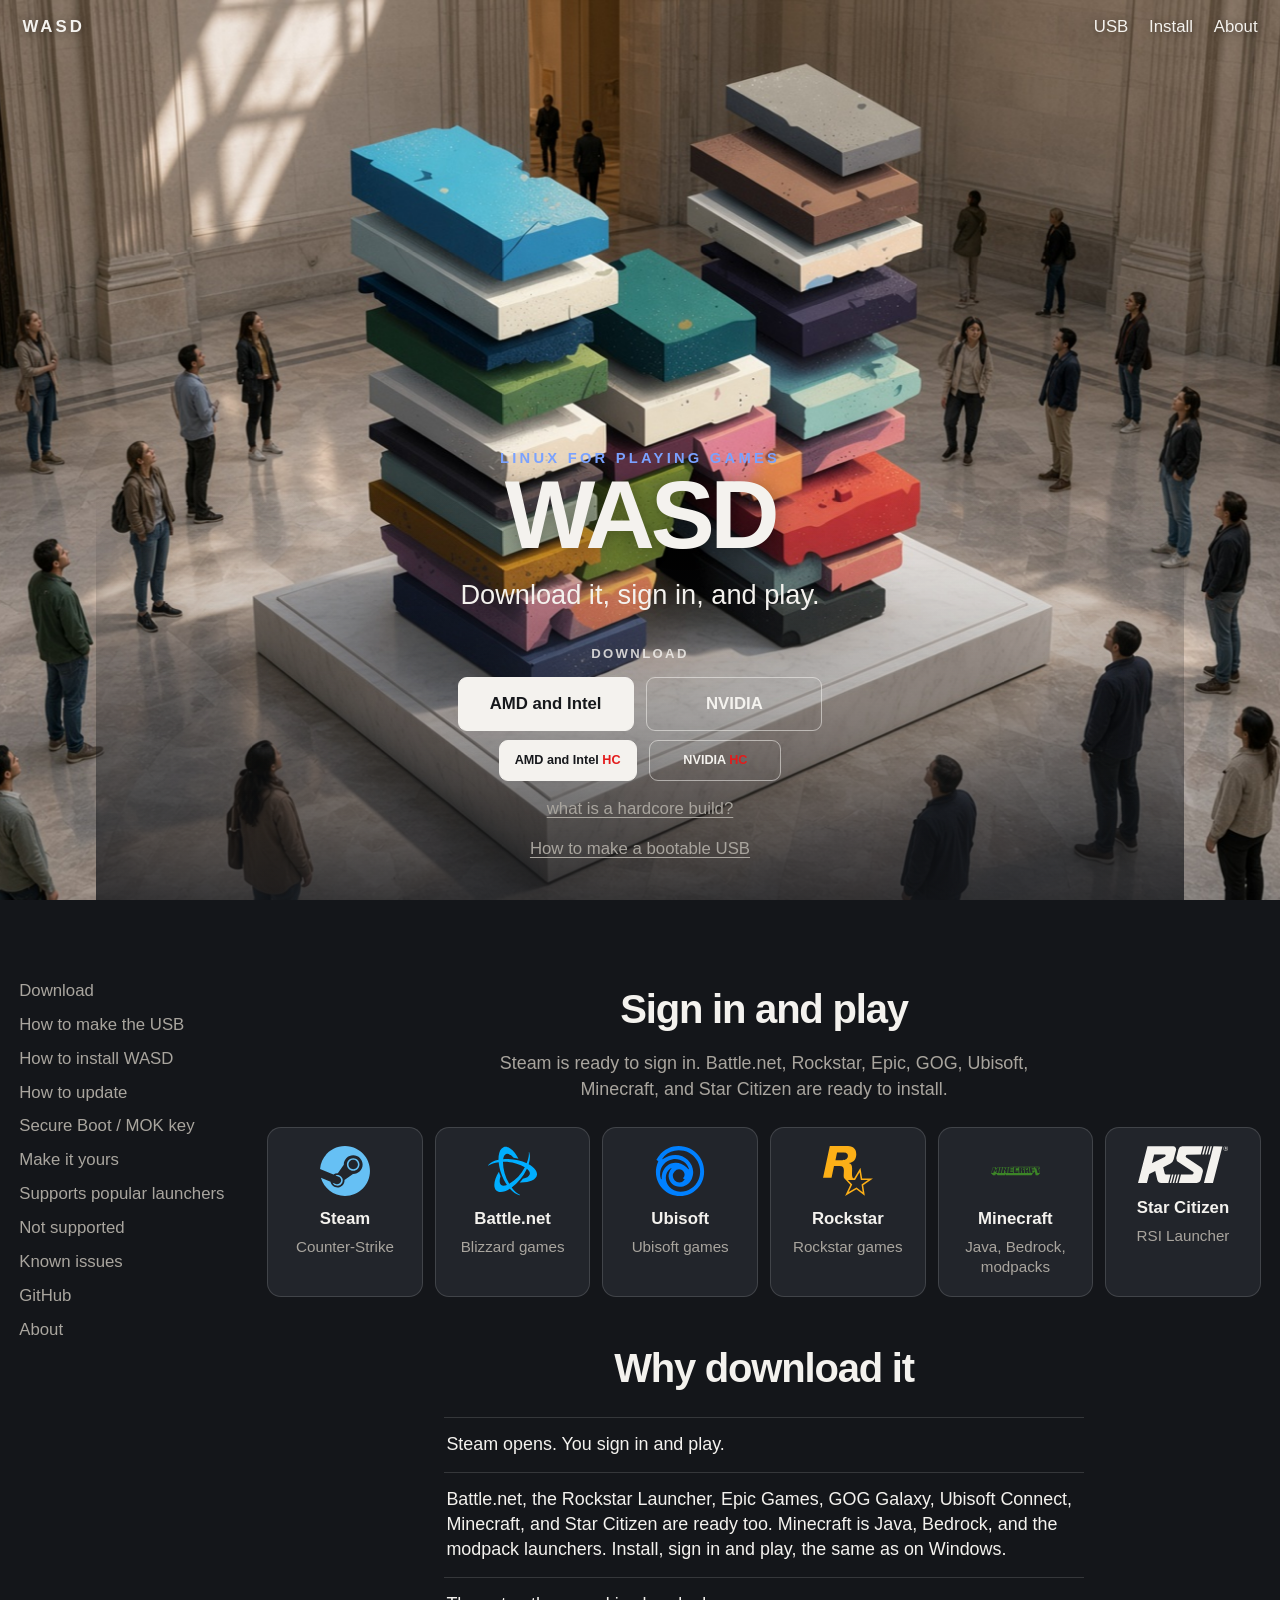
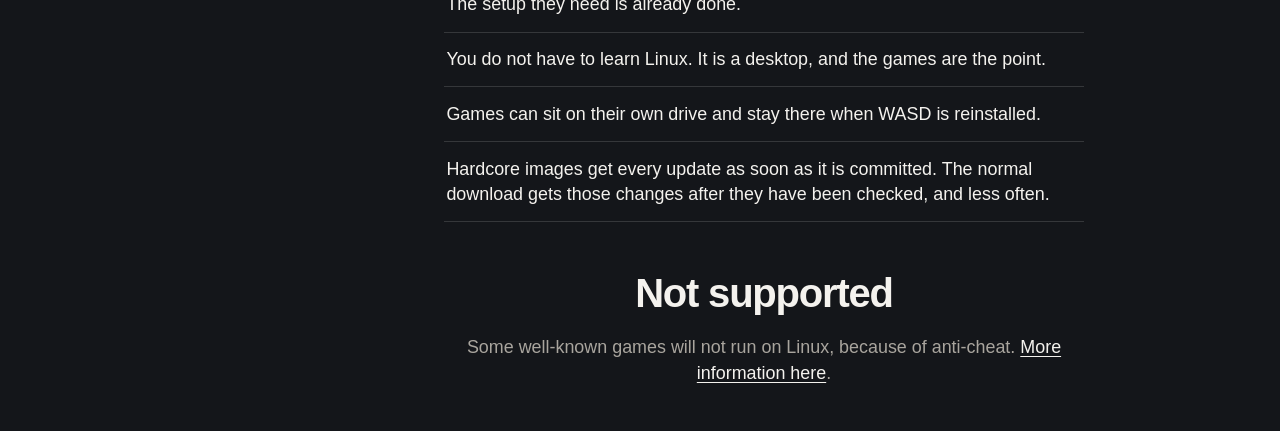
==== commit 2f195e8d: "Add GOG Galaxy, Starship, and the free online games, and leave bubblewrap its own id." ====
--- a/site/index.html
+++ b/site/index.html
@@ -4,12 +4,12 @@
   <meta charset="utf-8">
   <meta name="viewport" content="width=device-width, initial-scale=1">
   <title>WASD</title>
-  <meta name="description" content="A Linux system for playing games. Steam, Battle.net, Rockstar, Epic, Ubisoft, Minecraft, and Star Citizen are ready. Sign in and play, the same as on Windows.">
+  <meta name="description" content="A Linux system for playing games. Steam, Battle.net, Rockstar, Epic, GOG, Ubisoft, Minecraft, and Star Citizen are ready. Sign in and play, the same as on Windows.">
   <meta name="theme-color" content="#14161a">
   <link rel="icon" href="favicon.png" type="image/png">
   <link rel="stylesheet" href="styles.css?v=20261109-2">
   <meta property="og:title" content="WASD">
-  <meta property="og:description" content="A Linux system for playing games. Steam, Battle.net, Rockstar, Epic, Ubisoft, Minecraft, and Star Citizen are ready. Sign in and play, the same as on Windows.">
+  <meta property="og:description" content="A Linux system for playing games. Steam, Battle.net, Rockstar, Epic, GOG, Ubisoft, Minecraft, and Star Citizen are ready. Sign in and play, the same as on Windows.">
   <meta property="og:type" content="website">
   <meta property="og:url" content="https://wasd.run/">
   <meta property="og:image" content="https://wasd.run/wasd-museum.jpg">
@@ -63,7 +63,7 @@
 
     <section class="play wrap">
       <h2>Sign in and play</h2>
-      <p class="section-lead">Steam is ready to sign in. Battle.net, Rockstar, Epic, Ubisoft, Minecraft, and Star Citizen are ready to install.</p>
+      <p class="section-lead">Steam is ready to sign in. Battle.net, Rockstar, Epic, GOG, Ubisoft, Minecraft, and Star Citizen are ready to install.</p>
       <!-- Store marks are from Simple Icons, CC0. The RSI mark is the monochrome logo from robertsspaceindustries.com. -->
       <ul class="logos">
         <li>
@@ -103,7 +103,7 @@
       <h2>Why download it</h2>
       <ul class="points">
         <li>Steam opens. You sign in and play.</li>
-        <li>Battle.net, the Rockstar Launcher, Epic Games, Ubisoft Connect, Minecraft, and Star Citizen are ready too. Minecraft is Java, Bedrock, and the modpack launchers. Install, sign in and play, the same as on Windows.</li>
+        <li>Battle.net, the Rockstar Launcher, Epic Games, GOG Galaxy, Ubisoft Connect, Minecraft, and Star Citizen are ready too. Minecraft is Java, Bedrock, and the modpack launchers. Install, sign in and play, the same as on Windows.</li>
         <li>The setup they need is already done.</li>
         <li>You do not have to learn Linux. It is a desktop, and the games are the point.</li>
         <li>Games can sit on their own drive and stay there when WASD is reinstalled.</li>
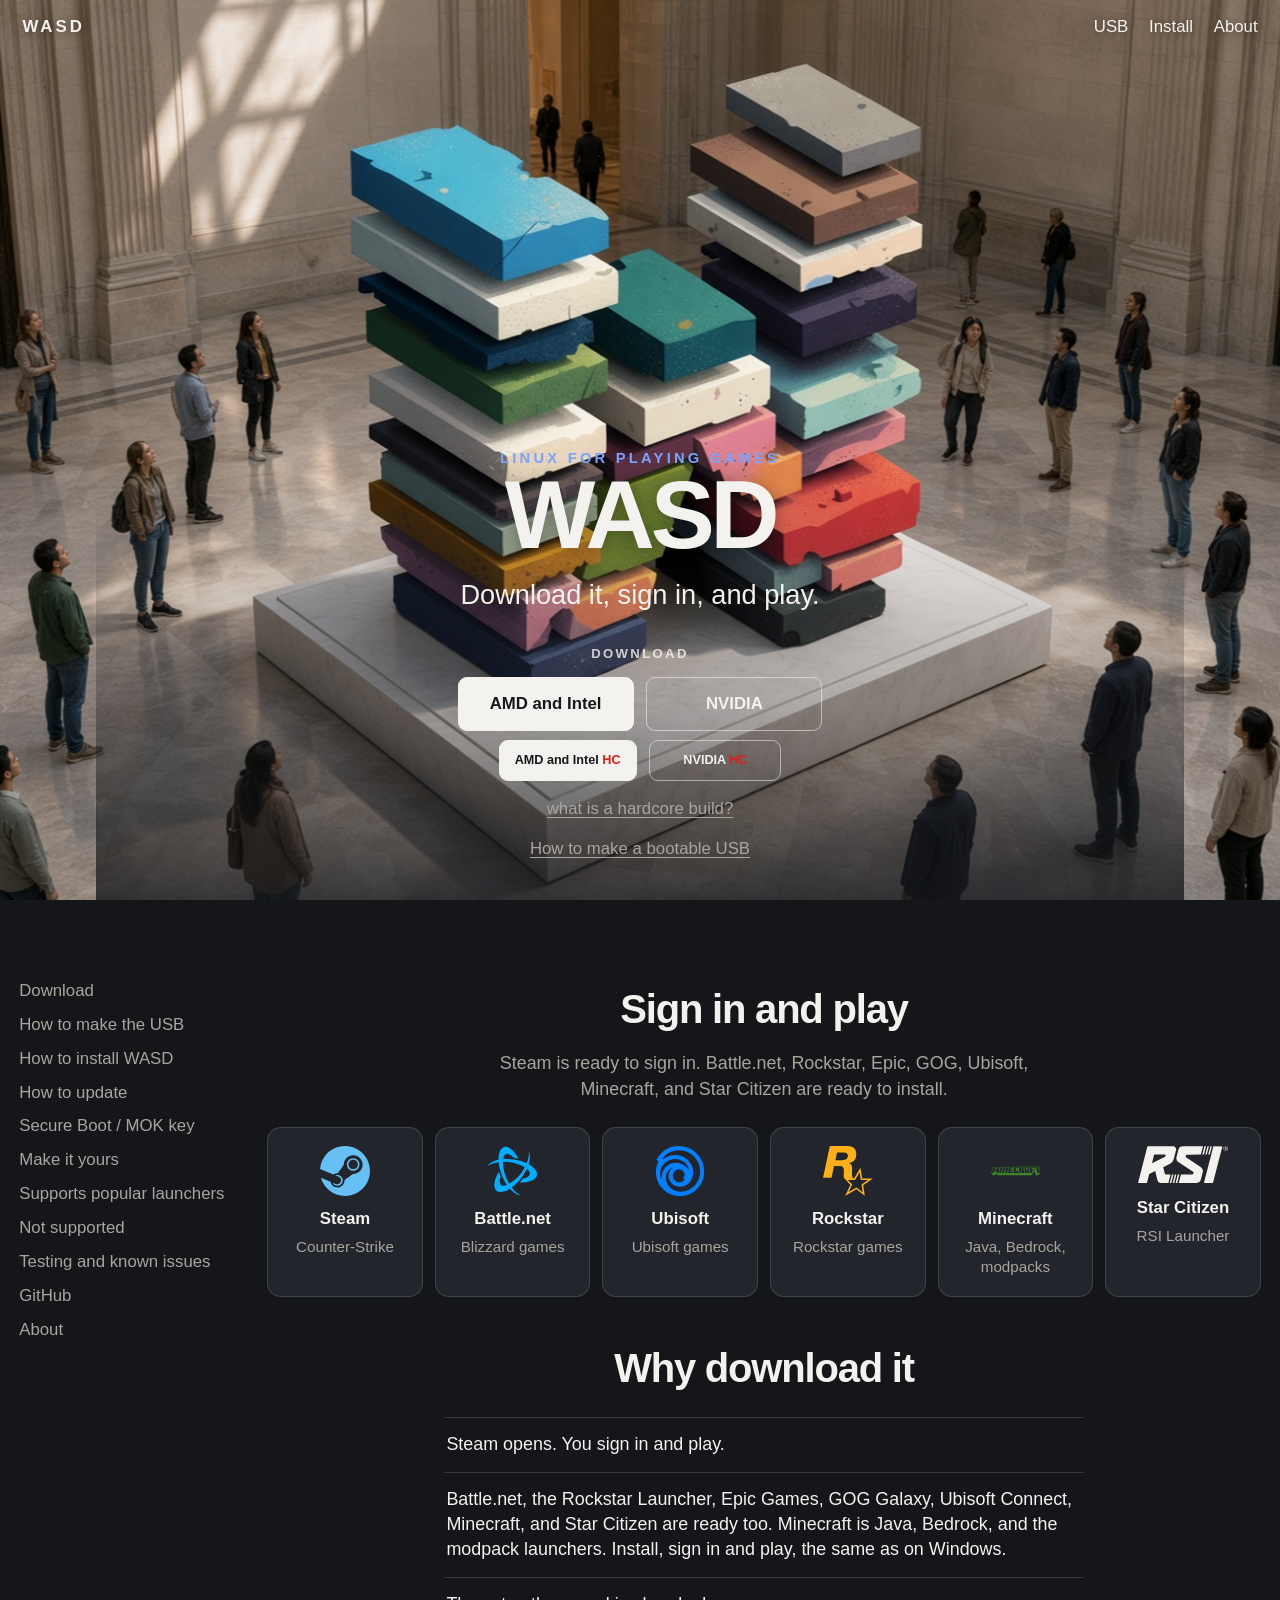
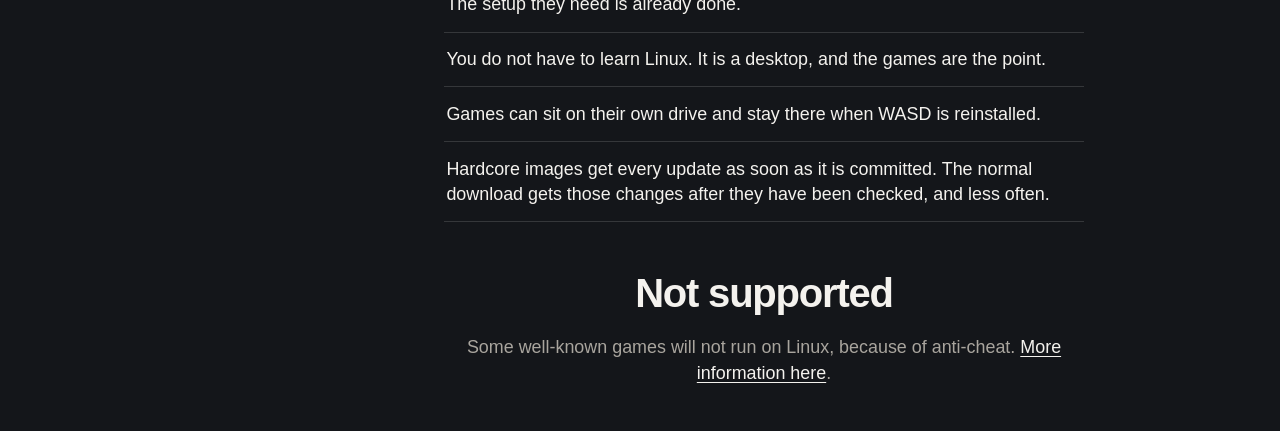
==== commit 4c9fdd46: "Rename the known issues page and list what hardcore is testing." ====
--- a/site/index.html
+++ b/site/index.html
@@ -55,7 +55,7 @@
       <a href="/apps#wasd-look">Make it yours</a>
       <a href="/apps#launchers">Supports popular launchers</a>
       <a href="/anti-cheat">Not supported</a>
-      <a href="/known-issues">Known issues</a>
+      <a href="/known-issues">Testing and known issues</a>
       <a href="https://github.com/rowge/wasd">GitHub</a>
       <a href="/about">About</a>
     </nav>
--- a/site/styles.css
+++ b/site/styles.css
@@ -361,6 +361,15 @@
 .notice p { margin: 0; }
 
 .notice p + p { margin-top: 0.7rem; }
+
+.notice .lead {
+  font-size: 1.55rem;
+  font-weight: 650;
+  line-height: 1.25;
+  letter-spacing: -0.02em;
+}
+
+.notice .lead + p { margin-top: 0.95rem; }
 
 body.guide.shots h2 {
   margin: 1.45rem 0 0;
